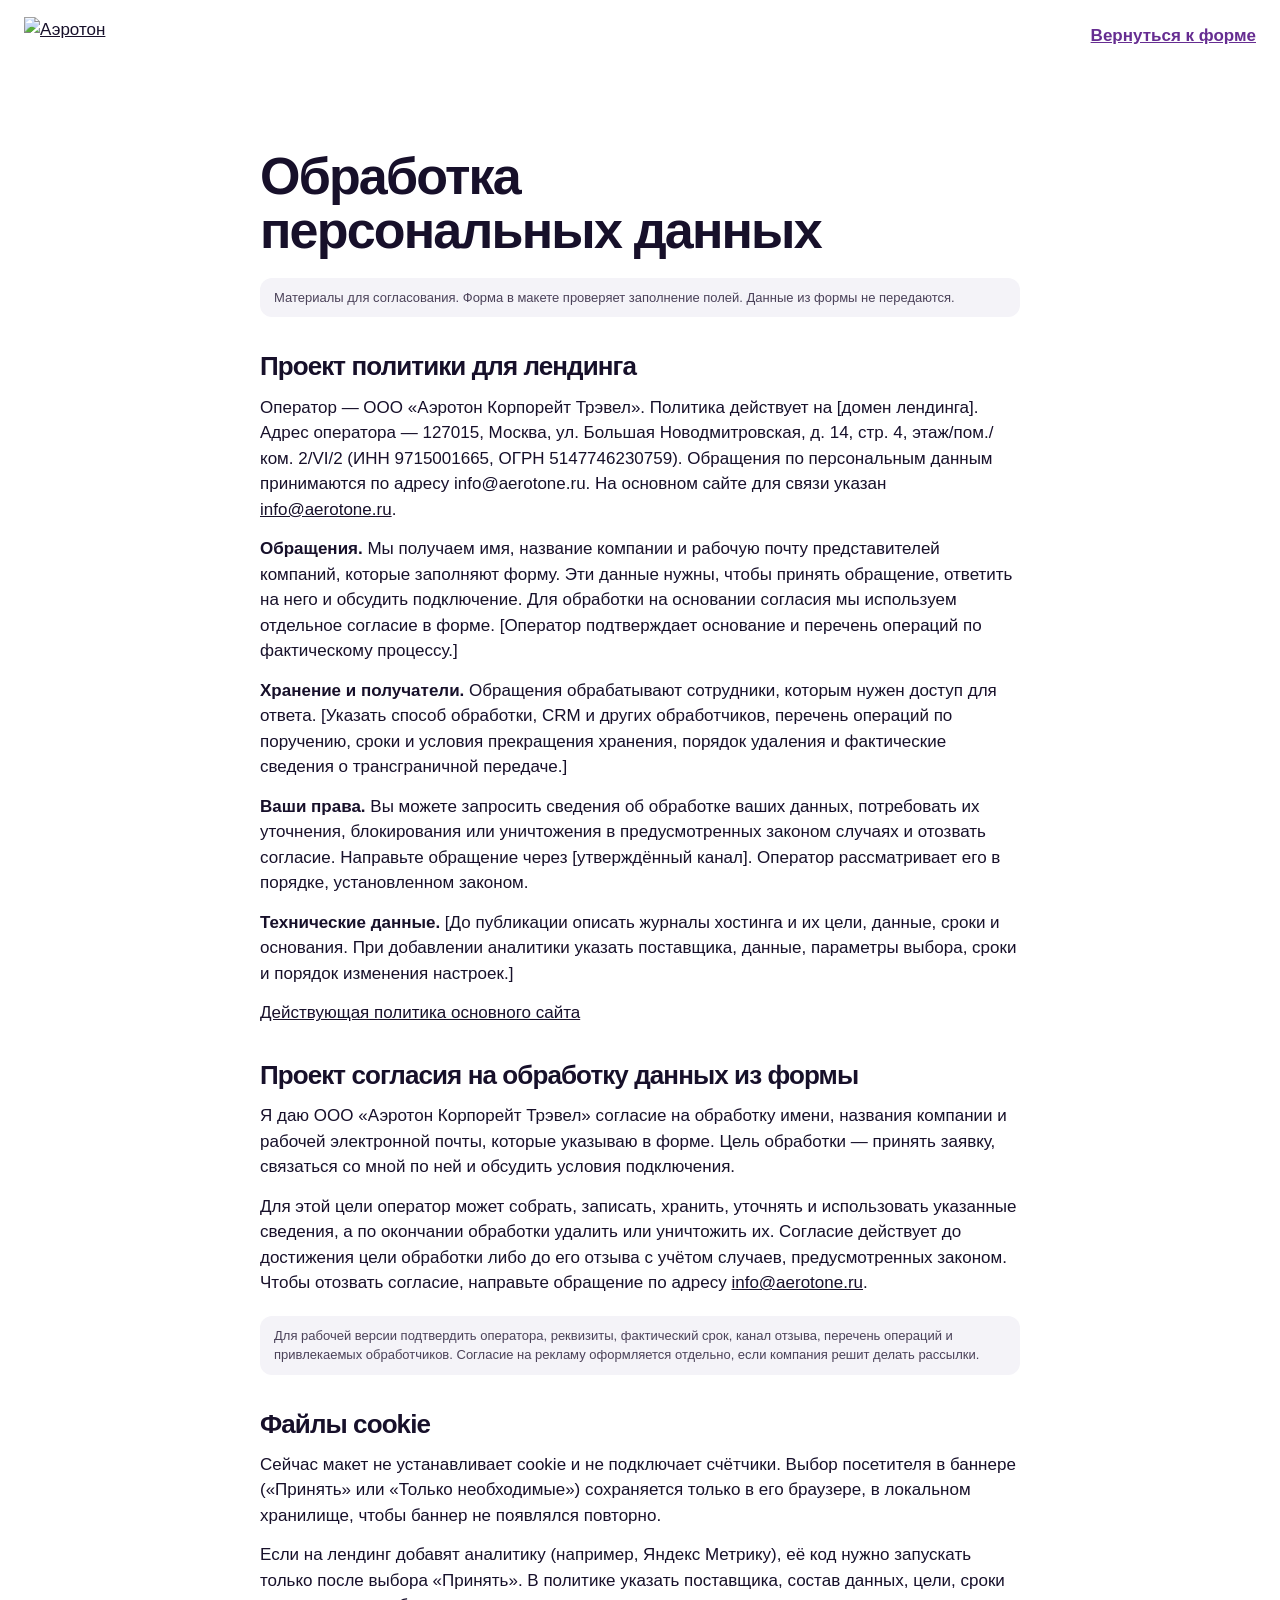
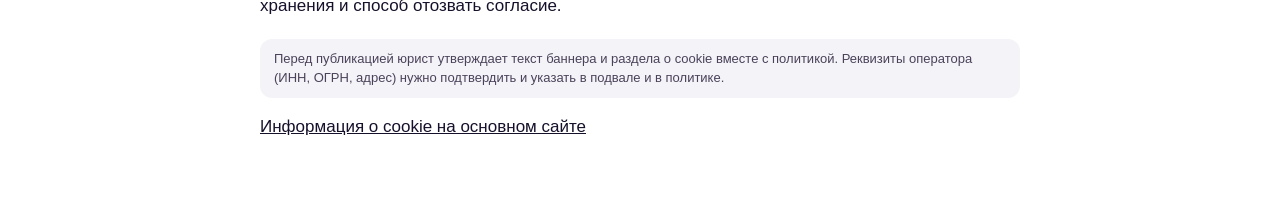
==== privacy.html @ 1b16ddeb "Add files via upload" ====
<!doctype html>
<html lang="ru">
<head>
  <meta charset="utf-8">
  <meta name="viewport" content="width=device-width, initial-scale=1">
  <meta name="robots" content="noindex, nofollow">
  <title>Аэротон — обработка персональных данных</title>
  <link rel="stylesheet" href="styles.css">
</head>
<body>
  <header class="top"><div class="wrap top-in"><a class="brand" href="index.html"><img src="assets/logo.svg" width="160" height="47" alt="Аэротон"></a><a class="textlink" href="index.html#request">Вернуться к форме</a></div></header>
  <main class="wrap section legal">
    <h1>Обработка персональных данных</h1>
    <p class="preview-note">Материалы для согласования. Форма в макете проверяет заполнение полей. Данные из формы не передаются.</p>
    <h2 id="policy">Проект политики для лендинга</h2>
    <p>Оператор — ООО «Аэротон Корпорейт Трэвел». Политика действует на [домен лендинга]. Адрес оператора — 127015, Москва, ул. Большая Новодмитровская, д. 14, стр. 4, этаж/пом./ком. 2/VI/2 (ИНН 9715001665, ОГРН 5147746230759). Обращения по персональным данным принимаются по адресу info@aerotone.ru. На основном сайте для связи указан <a href="mailto:info@aerotone.ru">info@aerotone.ru</a>.</p>
    <p><strong>Обращения.</strong> Мы получаем имя, название компании и рабочую почту представителей компаний, которые заполняют форму. Эти данные нужны, чтобы принять обращение, ответить на него и обсудить подключение. Для обработки на основании согласия мы используем отдельное согласие в форме. [Оператор подтверждает основание и перечень операций по фактическому процессу.]</p>
    <p><strong>Хранение и получатели.</strong> Обращения обрабатывают сотрудники, которым нужен доступ для ответа. [Указать способ обработки, CRM и других обработчиков, перечень операций по поручению, сроки и условия прекращения хранения, порядок удаления и фактические сведения о трансграничной передаче.]</p>
    <p><strong>Ваши права.</strong> Вы можете запросить сведения об обработке ваших данных, потребовать их уточнения, блокирования или уничтожения в предусмотренных законом случаях и отозвать согласие. Направьте обращение через [утверждённый канал]. Оператор рассматривает его в порядке, установленном законом.</p>
    <p><strong>Технические данные.</strong> [До публикации описать журналы хостинга и их цели, данные, сроки и основания. При добавлении аналитики указать поставщика, данные, параметры выбора, сроки и порядок изменения настроек.]</p>
    <p><a href="https://ru.aerotone.ru/privacy-policy">Действующая политика основного сайта</a></p>
    <h2 id="consent">Проект согласия на обработку данных из формы</h2>
    <p>Я даю ООО «Аэротон Корпорейт Трэвел» согласие на обработку имени, названия компании и рабочей электронной почты, которые указываю в форме. Цель обработки — принять заявку, связаться со мной по ней и обсудить условия подключения.</p>
    <p>Для этой цели оператор может собрать, записать, хранить, уточнять и использовать указанные сведения, а по окончании обработки удалить или уничтожить их. Согласие действует до достижения цели обработки либо до его отзыва с учётом случаев, предусмотренных законом. Чтобы отозвать согласие, направьте обращение по адресу <a href="mailto:info@aerotone.ru">info@aerotone.ru</a>.</p>
    <p class="preview-note">Для рабочей версии подтвердить оператора, реквизиты, фактический срок, канал отзыва, перечень операций и привлекаемых обработчиков. Согласие на рекламу оформляется отдельно, если компания решит делать рассылки.</p>
    <h2 id="cookies">Файлы cookie</h2>
    <p>Сейчас макет не устанавливает cookie и не подключает счётчики. Выбор посетителя в баннере («Принять» или «Только необходимые») сохраняется только в его браузере, в локальном хранилище, чтобы баннер не появлялся повторно.</p>
    <p>Если на лендинг добавят аналитику (например, Яндекс Метрику), её код нужно запускать только после выбора «Принять». В политике указать поставщика, состав данных, цели, сроки хранения и способ отозвать согласие.</p>
    <p class="preview-note">Перед публикацией юрист утверждает текст баннера и раздела о cookie вместе с политикой. Реквизиты оператора (ИНН, ОГРН, адрес) нужно подтвердить и указать в подвале и в политике.</p>
    <p><a href="https://ru.aerotone.ru/cookie_consent">Информация о cookie на основном сайте</a></p>
  </main>
</body>
</html>
---- styles.css ----
@font-face {
  font-family: Manrope;
  src: url(assets/manrope-cyr.woff2) format("woff2");
  font-weight: 400 800;
  font-display: swap;
  unicode-range: U+0301, U+0400-045F, U+0490-0491, U+04B0-04B1, U+2116;
}
@font-face {
  font-family: Manrope;
  src: url(assets/manrope-latin.woff2) format("woff2");
  font-weight: 400 800;
  font-display: swap;
}
:root {
  --bg: #fff;
  --card: #f4f3f8;
  --ink: #17102a;
  --muted: #6c6479;
  --purple: #662d91;
  --purple-2: #8a4fc0;
  --lav: #ece3f7;
  --green: #72bf44;
  --green-2: #5fae33;
  --mint: #e3f4d8;
  --head: 72px;
  --r: 32px;
  --ease: cubic-bezier(.2, .7, .2, 1);
}
* { box-sizing: border-box; }
html { scroll-padding-top: calc(var(--head) + 16px); }
body { margin: 0; background: var(--bg); color: var(--ink); font: 500 17px/1.5 Manrope, Arial, sans-serif; -webkit-font-smoothing: antialiased; overflow-x: hidden; }
img { display: block; max-width: 100%; }
a { color: inherit; }
button, input, select { font: inherit; }
ul, ol { margin: 0; padding: 0; list-style: none; }
:focus-visible { outline: 3px solid var(--purple); outline-offset: 3px; border-radius: 8px; }
.wrap { width: min(1240px, calc(100% - 48px)); margin-inline: auto; }
.skip, .sr { position: absolute; width: 1px; height: 1px; overflow: hidden; clip-path: inset(50%); }
.skip:focus { z-index: 60; top: 12px; left: 12px; width: auto; height: auto; clip-path: none; background: #fff; padding: 10px; }
h1, h2, h3, p { margin: 0; overflow-wrap: break-word; }
h1, h2, h3 { font-weight: 800; letter-spacing: -.035em; line-height: 1.05; text-wrap: balance; }
h3 { font-size: 24px; letter-spacing: -.025em; line-height: 1.15; }
.h-big { font-size: clamp(36px, 5.2vw, 68px); letter-spacing: -.05em; line-height: 1; }
.center { text-align: center; }
.sect { padding-top: clamp(80px, 10vw, 140px); }

/* кнопки: без обводок, мягкие */
.btn { display: inline-flex; align-items: center; justify-content: center; gap: 12px; min-height: 58px; padding: 14px 28px; border: 0; border-radius: 18px; background: var(--green); color: #102208; font-weight: 800; font-size: 17px; line-height: 1.2; text-decoration: none; cursor: pointer; transition: transform .25s var(--ease), background .2s, box-shadow .25s; }
.btn:hover { background: var(--green-2); transform: translateY(-2px); box-shadow: 0 14px 28px -14px rgba(95, 174, 51, .9); }
.btn .arr { width: 22px; height: 12px; fill: none; stroke: currentColor; stroke-width: 2; stroke-linecap: round; stroke-linejoin: round; transition: transform .25s var(--ease); }
.btn:hover .arr { transform: translateX(4px); }
.btn-sm { min-height: 46px; padding: 10px 20px; font-size: 15px; border-radius: 14px; }
.btn-white { background: #fff; color: var(--ink); }
.btn-white:hover { background: #fff; box-shadow: 0 14px 30px -12px rgba(0, 0, 0, .35); }
.btn-ghost { background: rgba(255, 255, 255, .16); color: #fff; }
.btn-ghost:hover { background: rgba(255, 255, 255, .26); box-shadow: none; }
.btn-soft { background: var(--card); color: var(--ink); }
.btn-soft:hover { background: #e9e7f0; box-shadow: none; }
.btn-block { width: 100%; }

/* шапка */
.top { position: sticky; top: 0; z-index: 40; background: rgba(255, 255, 255, .86); backdrop-filter: saturate(1.4) blur(16px); -webkit-backdrop-filter: saturate(1.4) blur(16px); }
.top-in { display: flex; align-items: center; justify-content: space-between; gap: 24px; min-height: var(--head); }
.brand img { width: 132px; height: auto; }
.top nav { display: flex; gap: clamp(18px, 2.6vw, 36px); margin-left: auto; font-size: 15px; font-weight: 700; }
.top nav a { text-decoration: none; color: #3b3150; padding-block: 12px; white-space: nowrap; transition: color .15s; }
.top nav a:hover { color: var(--purple); }

/* бегущая строка */
.ticker { overflow: hidden; background: var(--lav); color: var(--purple); font-weight: 700; font-size: 15px; }
.ticker-track { display: flex; width: max-content; animation: marquee 40s linear infinite; }
.ticker span { display: inline-flex; align-items: center; gap: 22px; padding: 10px 0 10px 22px; white-space: nowrap; }
.ticker span::after { content: "✦"; color: var(--green-2); }
@keyframes marquee { to { transform: translateX(-50%); } }

/* первый экран */
.hero { position: relative; display: flex; align-items: center; margin: 14px; min-height: clamp(560px, calc(100vh - var(--head) - 70px), 760px); border-radius: 36px; overflow: hidden; isolation: isolate; }
.hero-bg { position: absolute; inset: 0; z-index: -2; width: 100%; height: 100%; object-fit: cover; object-position: 62% 40%; }
.hero::before { content: ""; position: absolute; inset: 0; z-index: -1; background: linear-gradient(90deg, rgba(23, 16, 42, .25), transparent 55%); }
.hero-panel { position: relative; z-index: 2; width: min(620px, calc(100% - 48px)); margin-left: max(24px, calc((100% - 1240px) / 2 + 24px)); padding: clamp(28px, 4vw, 48px); border-radius: var(--r); background: linear-gradient(150deg, #7a3bab, #5a2584 70%); color: #fff; box-shadow: 0 40px 80px -40px rgba(43, 14, 70, .7); }
.tag { margin-bottom: 18px; font-size: 14px; font-weight: 700; color: #e1cff5; }
.hero h1 { font-size: clamp(36px, 4.4vw, 58px); letter-spacing: -.045em; }
.lead { margin-top: 16px; font-size: clamp(18px, 1.6vw, 21px); color: #efe6fa; }
.chips { display: flex; flex-wrap: wrap; gap: 8px; margin-top: 22px; }
.chips li { padding: 8px 14px; border-radius: 12px; background: rgba(255, 255, 255, .14); font-size: 15px; font-weight: 600; }
.hero-cta { display: flex; flex-wrap: wrap; gap: 10px; margin-top: 28px; }
.coins { position: absolute; inset: 0; z-index: 1; pointer-events: none; perspective: 900px; }
.coin { position: absolute; display: grid; place-items: center; width: var(--s, 110px); height: var(--s, 110px); border-radius: 50%; background: radial-gradient(circle at 32% 28%, #b98ae6, #7a3bab 55%, #4e1f72); box-shadow: inset -8px -10px 20px rgba(0, 0, 0, .25), inset 6px 8px 16px rgba(255, 255, 255, .35), 0 24px 40px -18px rgba(43, 14, 70, .7); animation: spin 9s linear infinite, bob 5s ease-in-out infinite; }
.coin svg { width: 46%; height: 46%; fill: none; stroke: #fff; stroke-width: 1.7; stroke-linecap: round; stroke-linejoin: round; }
.c1 { --s: 120px; right: 9%; top: 12%; }
.c2 { --s: 88px; right: 3%; top: 52%; animation-delay: -3s, -1s; }
.c3 { --s: 96px; right: 30%; bottom: 8%; animation-delay: -6s, -2s; }
.c4 { --s: 72px; right: 22%; top: 8%; animation-delay: -1.5s, -3s; background: radial-gradient(circle at 32% 28%, #c4f0a2, #72bf44 55%, #3f7d1d); }
@keyframes spin { 0% { transform: rotateY(0); } 100% { transform: rotateY(360deg); } }
@keyframes bob { 50% { translate: 0 -14px; } }

/* стикер */
.sticker { display: inline-block; margin-left: 10px; padding: 8px 20px 10px; border-radius: 22px; background: #d9c6f3; color: var(--ink); font-size: .52em; letter-spacing: -.03em; transform: rotate(-5deg) translateY(-6px); vertical-align: middle; }
.hl { background: linear-gradient(90deg, var(--purple), var(--purple-2) 55%, var(--green-2)); -webkit-background-clip: text; background-clip: text; color: transparent; }

/* услуги: 3D-сцена */
.svc { display: grid; grid-template-columns: minmax(0, 1fr) minmax(0, 1fr); gap: clamp(24px, 5vw, 64px); align-items: center; }
.svc-list { display: grid; gap: 6px; margin-top: 36px; }
.svc-list li { display: flex; align-items: center; gap: 18px; padding: 14px 18px; border-radius: 22px; cursor: default; transition: background .3s, transform .3s var(--ease); }
.si { flex: none; display: grid; place-items: center; width: 52px; height: 52px; border-radius: 16px; background: var(--card); transition: background .3s; }
.si svg { width: 26px; height: 26px; fill: none; stroke: var(--purple); stroke-width: 1.7; stroke-linecap: round; stroke-linejoin: round; transition: stroke .3s; }
.svc-list h3 { font-size: 20px; }
.svc-list p { margin-top: 2px; font-size: 15px; color: var(--muted); }
.svc-list li.on { background: var(--card); transform: translateX(6px); }
.svc-list li.on .si { background: var(--purple); }
.svc-list li.on .si svg { stroke: #fff; }
.pill-row { margin-top: 26px; overflow: hidden; -webkit-mask-image: linear-gradient(90deg, transparent, #000 8%, #000 92%, transparent); mask-image: linear-gradient(90deg, transparent, #000 8%, #000 92%, transparent); }
.pill-track { display: flex; gap: 10px; width: max-content; animation: marquee 30s linear infinite; }
.pill { padding: 12px 20px; border-radius: 999px; background: var(--card); font-weight: 700; font-size: 15px; white-space: nowrap; }
.scene { position: relative; height: 600px; perspective: 1600px; display: grid; place-items: center; }
.scene::after { content: ""; position: absolute; left: 20%; right: 20%; bottom: 30px; height: 50px; border-radius: 50%; background: radial-gradient(closest-side, rgba(102, 45, 145, .22), transparent); filter: blur(8px); }
.stack { --rx: 58deg; --rz: -36deg; --gap: 56px; position: relative; width: 300px; height: 300px; margin-top: 170px; transform-style: preserve-3d; transform: rotateX(var(--rx)) rotateZ(var(--rz)); transition: transform .6s var(--ease); }
.js .stack:not(.open) { --gap: 8px; }
.layer { position: absolute; inset: 0; display: flex; align-items: flex-end; justify-content: flex-end; padding: 24px; border-radius: 34px; background: linear-gradient(145deg, #fff, #f1ebf9); box-shadow: 0 30px 50px -30px rgba(23, 16, 42, .45); transform: translateZ(calc(var(--i) * var(--gap))); transition: transform .7s var(--ease), box-shadow .3s, background .3s; }
.layer span { font-size: 22px; font-weight: 800; letter-spacing: -.02em; color: var(--ink); }
.l0 { background: linear-gradient(145deg, #f1fbea, #ddf2cf); }
.l3 { background: linear-gradient(145deg, #7a3bab, #5a2584); }
.l3 span { color: #fff; }
.layer.on { transform: translateZ(calc(var(--i) * var(--gap) + 30px)); box-shadow: 0 40px 60px -26px rgba(102, 45, 145, .55); }
.obj-stage { position: absolute; z-index: 2; top: 10px; left: 50%; width: 300px; height: 230px; translate: -50% 0; pointer-events: none; }
.obj { position: absolute; inset: 0; width: 100%; height: 100%; opacity: 0; transform: translateY(30px) scale(.7) rotateY(-30deg); transition: opacity .5s var(--ease), transform .7s var(--ease); filter: drop-shadow(0 26px 24px rgba(43, 14, 70, .25)); }
.obj.on { opacity: 1; transform: none; animation: hover 4s ease-in-out infinite .7s; }
@keyframes hover { 50% { translate: 0 -12px; rotate: -2deg; } }

/* бенто «деньги и документы» */
.bento { display: grid; grid-template-columns: repeat(6, minmax(0, 1fr)); gap: 18px; margin-top: clamp(32px, 4vw, 52px); }
.card { position: relative; display: flex; flex-direction: column; min-height: 340px; padding: clamp(26px, 3vw, 40px); border-radius: var(--r); background: var(--card); overflow: hidden; }
.card h3 { font-size: clamp(26px, 2.6vw, 34px); }
.card p { margin-top: 12px; max-width: 34ch; color: #4b4259; font-size: 17px; }
.c-a { grid-column: span 3; }
.c-b { grid-column: span 3; }
.c-c, .c-d, .c-e { grid-column: span 2; }
.c-a { background: linear-gradient(150deg, #f4eefb, #e8dcf6); }
.c-c { background: linear-gradient(150deg, #f0faea, #def2d0); }
.ill-switch, .ill-merge, .ill-docs, .ill-chat, .ill-bars { position: relative; margin-top: auto; padding-top: 26px; min-height: 120px; }
.sw { position: relative; display: inline-grid; grid-template-columns: 1fr 1fr; padding: 6px; border-radius: 999px; background: #fff; box-shadow: 0 16px 30px -18px rgba(43, 14, 70, .4); font-weight: 800; font-size: 18px; }
.sw b { position: relative; z-index: 1; padding: 14px 26px; text-align: center; transition: color .4s; }
.sw i { position: absolute; top: 6px; bottom: 6px; left: 6px; width: calc(50% - 6px); border-radius: 999px; background: var(--purple); animation: toggle 4s var(--ease) infinite; }
.sw b:first-child { color: #fff; animation: tA 4s infinite; }
.sw b:nth-child(2) { animation: tB 4s infinite; }
@keyframes toggle { 0%, 40% { transform: translateX(0); } 50%, 90% { transform: translateX(100%); } 100% { transform: translateX(0); } }
@keyframes tA { 0%, 40%, 100% { color: #fff; } 50%, 90% { color: var(--ink); } }
@keyframes tB { 0%, 40%, 100% { color: var(--ink); } 50%, 90% { color: #fff; } }
.ill-merge { display: flex; align-items: flex-end; gap: 10px; }
.ill-merge i { width: 56px; height: 72px; border-radius: 12px; background: #fff; box-shadow: 0 12px 20px -14px rgba(43, 14, 70, .45); animation: merge 4s var(--ease) infinite; }
.ill-merge i:nth-child(2) { animation-delay: .15s; }
.ill-merge i:nth-child(3) { animation-delay: .3s; }
.ill-merge b { margin-left: 8px; padding: 18px 26px; border-radius: 18px; background: var(--purple); color: #fff; font-size: 20px; animation: pop 4s var(--ease) infinite; }
@keyframes merge { 0%, 20% { transform: none; opacity: 1; } 45%, 80% { transform: translateX(140px) scale(.6); opacity: 0; } 100% { transform: none; opacity: 1; } }
@keyframes pop { 0%, 35% { transform: scale(.9); } 50%, 85% { transform: scale(1.06); } 100% { transform: scale(.9); } }
.bubble-tag { display: inline-block; padding: 14px 24px 16px; border-radius: 26px 26px 26px 6px; background: var(--green); color: #102208; font-weight: 800; font-size: 20px; transform: rotate(-4deg); }
.dl { display: flex; align-items: center; justify-content: center; gap: 10px; width: min(240px, 100%); margin-top: 12px; padding: 14px 18px; border-radius: 16px; background: #fff; font-weight: 800; transform: rotate(2deg); animation: press 3s infinite; }
.dl svg { width: 20px; height: 20px; fill: none; stroke: var(--ink); stroke-width: 2; stroke-linecap: round; stroke-linejoin: round; }
.cursor { position: absolute; width: 30px; height: 30px; left: 150px; bottom: -6px; animation: point 3s var(--ease) infinite; }
@keyframes point { 0% { transform: translate(60px, 40px); } 45%, 60% { transform: translate(0, 0); } 52% { transform: translate(0, 0) scale(.85); } 100% { transform: translate(60px, 40px); } }
@keyframes press { 0%, 48% { transform: rotate(2deg) scale(1); } 52% { transform: rotate(2deg) scale(.95); } 58%, 100% { transform: rotate(2deg) scale(1); } }
.ill-chat { display: flex; flex-direction: column; gap: 10px; }
.msg { max-width: 85%; padding: 12px 16px; border-radius: 18px; font-size: 15px; font-weight: 700; animation: msg 5s var(--ease) infinite; }
.m-in { background: #fff; border-bottom-left-radius: 6px; }
.m-out { align-self: flex-end; background: var(--purple); color: #fff; border-bottom-right-radius: 6px; animation-delay: .9s; }
@keyframes msg { 0% { opacity: 0; transform: translateY(10px); } 10%, 85% { opacity: 1; transform: none; } 100% { opacity: 0; } }
.ill-bars { display: flex; align-items: flex-end; gap: 10px; height: 140px; }
.ill-bars i { flex: 1; border-radius: 10px 10px 4px 4px; background: linear-gradient(180deg, var(--purple-2), var(--purple)); animation: grow 3.6s var(--ease) infinite; transform-origin: bottom; }
.ill-bars i:nth-child(1) { height: 40%; } .ill-bars i:nth-child(2) { height: 65%; animation-delay: .1s; } .ill-bars i:nth-child(3) { height: 50%; animation-delay: .2s; } .ill-bars i:nth-child(4) { height: 80%; animation-delay: .3s; background: linear-gradient(180deg, #9be06a, var(--green-2)); } .ill-bars i:nth-child(5) { height: 58%; animation-delay: .4s; }
@keyframes grow { 0% { transform: scaleY(.2); } 30%, 80% { transform: scaleY(1); } 100% { transform: scaleY(.2); } }

/* баннер */
.banner { position: relative; padding: clamp(48px, 7vw, 96px) 24px; border-radius: 40px; background: radial-gradient(120% 120% at 20% 0%, #8a4fc0, #662d91 50%, #4e1f72); color: #fff; text-align: center; overflow: hidden; }
.banner-plane { position: absolute; right: -40px; top: -20px; width: 60%; height: auto; animation: drift 14s ease-in-out infinite alternate; }
@keyframes drift { to { transform: translate(-40px, 20px) rotate(-4deg); } }
.banner-k { position: relative; font-size: clamp(72px, 12vw, 160px); font-weight: 800; letter-spacing: -.06em; line-height: .9; }
.banner-t { position: relative; margin-top: 6px; font-size: clamp(22px, 2.6vw, 34px); font-weight: 800; letter-spacing: -.03em; }
.banner-s { position: relative; max-width: 46ch; margin: 18px auto 0; color: #e7daf7; font-size: 18px; }

/* роли: вкладки */
.roles-sect { margin-top: clamp(80px, 10vw, 140px); padding-block: clamp(72px, 9vw, 120px); background: var(--card); }
.tabs { display: flex; justify-content: center; flex-wrap: wrap; gap: 8px; margin: clamp(28px, 3vw, 44px) auto 0; padding: 6px; width: fit-content; max-width: 100%; border-radius: 22px; background: #fff; }
.tabs button { min-height: 50px; padding: 10px 22px; border: 0; border-radius: 16px; background: transparent; color: #3b3150; font-weight: 800; font-size: 16px; cursor: pointer; transition: background .25s, color .25s; }
.tabs button:hover { color: var(--purple); }
.tabs button[aria-selected="true"] { background: var(--purple); color: #fff; }
.panel { display: grid; grid-template-columns: minmax(0, 1fr) minmax(0, 1fr); gap: clamp(24px, 4vw, 56px); align-items: center; margin-top: 28px; padding: clamp(26px, 4vw, 52px); border-radius: var(--r); background: #fff; }
.panel[hidden] { display: none; }
.js .panel:not([hidden]) { animation: panelIn .5s var(--ease); }
@keyframes panelIn { from { opacity: 0; transform: translateY(14px); } }
.panel-copy h3 { font-size: clamp(28px, 3vw, 40px); letter-spacing: -.04em; }
.ticks { display: grid; gap: 18px; margin: 26px 0 30px; }
.ticks li { position: relative; padding-left: 40px; }
.ticks li::before { content: ""; position: absolute; left: 0; top: 0; width: 26px; height: 26px; border-radius: 50%; background: var(--purple) url("data:image/svg+xml,%3Csvg xmlns='http://www.w3.org/2000/svg' viewBox='0 0 16 16'%3E%3Cpath d='M4.5 8.2 7 10.5l4.5-5' fill='none' stroke='white' stroke-width='2' stroke-linecap='round' stroke-linejoin='round'/%3E%3C/svg%3E") center/16px no-repeat; }
.ticks b { display: block; font-size: 18px; }
.ticks span { display: block; margin-top: 2px; color: var(--muted); font-size: 16px; }
.panel-ill { position: relative; min-height: 360px; padding: 28px; border-radius: 26px; background: linear-gradient(150deg, #f4eefb, #e6daf5); overflow: hidden; }
.ui-title { display: block; font-weight: 800; font-size: 17px; color: var(--purple); }
.ill-chart .bars { display: flex; align-items: flex-end; gap: 14px; height: 220px; margin-top: 22px; }
.ill-chart .bars i { position: relative; flex: 1; height: var(--h); border-radius: 14px 14px 6px 6px; background: linear-gradient(180deg, var(--purple-2), var(--purple)); transform-origin: bottom; animation: grow 4s var(--ease) infinite; }
.ill-chart .bars i:nth-child(2) { animation-delay: .12s; } .ill-chart .bars i:nth-child(3) { animation-delay: .24s; background: linear-gradient(180deg, #9be06a, var(--green-2)); } .ill-chart .bars i:nth-child(4) { animation-delay: .36s; }
.ill-chart em { position: absolute; left: 50%; bottom: -26px; translate: -50% 0; font-style: normal; font-size: 13px; font-weight: 700; color: var(--muted); white-space: nowrap; }
.badge { position: absolute; right: 22px; top: 22px; padding: 10px 16px; border-radius: 14px; background: var(--green); color: #102208; font-weight: 800; font-size: 15px; transform: rotate(3deg); }
.ill-check { display: flex; flex-direction: column; gap: 12px; }
.ill-check .row { display: flex; align-items: center; gap: 14px; padding: 16px 18px; border-radius: 18px; background: #fff; font-weight: 800; font-size: 18px; box-shadow: 0 12px 24px -18px rgba(43, 14, 70, .5); }
.ill-check .row i { width: 26px; height: 26px; border-radius: 50%; background: var(--card); transition: background .3s; animation: tick 6s infinite; }
.ill-check .row:nth-of-type(2) i { animation-delay: .8s; } .ill-check .row:nth-of-type(3) i { animation-delay: 1.6s; }
@keyframes tick { 0%, 15% { background: #e4e0ec; } 22%, 90% { background: var(--green) url("data:image/svg+xml,%3Csvg xmlns='http://www.w3.org/2000/svg' viewBox='0 0 16 16'%3E%3Cpath d='M4.5 8.2 7 10.5l4.5-5' fill='none' stroke='white' stroke-width='2.2' stroke-linecap='round' stroke-linejoin='round'/%3E%3C/svg%3E") center/16px no-repeat; } 100% { background: #e4e0ec; } }
.done { align-self: flex-start; margin-top: 6px; padding: 12px 18px; border-radius: 14px; background: var(--purple); color: #fff; font-size: 17px; animation: doneIn 6s infinite; }
@keyframes doneIn { 0%, 35% { opacity: 0; transform: translateY(8px) scale(.95); } 42%, 90% { opacity: 1; transform: none; } 100% { opacity: 0; } }
.ill-folder .doc { position: absolute; left: 50%; top: 40px; padding: 18px 22px; width: 170px; border-radius: 16px; background: #fff; font-weight: 800; box-shadow: 0 16px 30px -18px rgba(43, 14, 70, .5); animation: fly 5s var(--ease) infinite; }
.ill-folder .d1 { translate: -120% 0; rotate: -8deg; } .ill-folder .d2 { translate: -50% 0; animation-delay: .5s; } .ill-folder .d3 { translate: 20% 0; rotate: 8deg; animation-delay: 1s; }
@keyframes fly { 0%, 15% { transform: none; opacity: 1; } 55% { transform: translateY(170px) scale(.6); opacity: 0; } 100% { opacity: 0; transform: translateY(170px) scale(.6); } }
.folder { position: absolute; left: 50%; bottom: 34px; translate: -50% 0; display: grid; place-items: center; width: 200px; height: 120px; border-radius: 10px 24px 24px 24px; background: linear-gradient(160deg, var(--purple-2), var(--purple)); color: #fff; font-weight: 800; font-size: 28px; }
.folder::before { content: ""; position: absolute; left: 0; top: -18px; width: 80px; height: 24px; border-radius: 10px 10px 0 0; background: var(--purple-2); }
.ill-phone { display: grid; place-items: center; }
.phone { position: relative; display: flex; flex-direction: column; gap: 10px; width: 240px; height: 310px; padding: 40px 16px; border-radius: 36px; background: #fff; box-shadow: 0 30px 50px -28px rgba(43, 14, 70, .55); }
.phone::before { content: ""; position: absolute; top: 12px; left: 50%; width: 70px; height: 8px; border-radius: 8px; background: #e4e0ec; translate: -50% 0; }
.note { padding: 12px 14px; border-radius: 16px; font-size: 15px; font-weight: 700; animation: msg 6s var(--ease) infinite; }
.n1 { background: var(--card); }
.n2 { background: var(--lav); color: var(--purple); animation-delay: 1s; }
.n3 { background: var(--green); color: #102208; animation-delay: 2s; }

/* сравнение */
.compare { display: grid; grid-template-columns: minmax(0, 1fr) minmax(0, 1fr); gap: 18px; margin-top: clamp(32px, 4vw, 52px); }
.cmp { padding: clamp(26px, 3.4vw, 44px); border-radius: var(--r); }
.cmp-yes { background: linear-gradient(150deg, #f4eefb, #e8dcf6); }
.cmp-no { background: var(--card); color: #5a5266; }
.cmp-h { display: flex; align-items: center; min-height: 40px; margin-bottom: 22px; font-size: 24px; font-weight: 800; letter-spacing: -.02em; }
.cmp-h img { width: 150px; height: auto; }
.cmp ul { display: grid; gap: 16px; }
.cmp li { position: relative; padding-left: 40px; font-size: 18px; }
.cmp li::before { content: ""; position: absolute; left: 0; top: 0; width: 26px; height: 26px; border-radius: 50%; background: center/16px no-repeat; }
.cmp-yes li::before { background-color: var(--purple); background-image: url("data:image/svg+xml,%3Csvg xmlns='http://www.w3.org/2000/svg' viewBox='0 0 16 16'%3E%3Cpath d='M4.5 8.2 7 10.5l4.5-5' fill='none' stroke='white' stroke-width='2' stroke-linecap='round' stroke-linejoin='round'/%3E%3C/svg%3E"); }
.cmp-no li::before { background-color: #e1dde8; background-image: url("data:image/svg+xml,%3Csvg xmlns='http://www.w3.org/2000/svg' viewBox='0 0 16 16'%3E%3Cpath d='M5 5l6 6M11 5l-6 6' stroke='%236c6479' stroke-width='2' stroke-linecap='round'/%3E%3C/svg%3E"); }

/* шаги */
.steps { position: relative; display: grid; grid-template-columns: repeat(3, minmax(0, 1fr)); gap: 18px; margin-top: clamp(32px, 4vw, 52px); }
.steps li { padding: clamp(26px, 3vw, 36px); border-radius: var(--r); background: var(--card); text-align: center; }
.step-ill { position: relative; width: 140px; height: 140px; margin: 0 auto 22px; display: grid; place-items: center; border-radius: 40px; background: #fff; box-shadow: 0 24px 40px -26px rgba(43, 14, 70, .45); animation: bob 5s ease-in-out infinite; }
.steps li:nth-child(2) .step-ill { animation-delay: -1.6s; }
.steps li:nth-child(3) .step-ill { animation-delay: -3.2s; }
.step-ill svg { width: 96px; height: 96px; }
.num { position: absolute; right: -10px; top: -10px; display: grid; place-items: center; width: 48px; height: 48px; border-radius: 16px; background: linear-gradient(150deg, var(--purple-2), var(--purple)); color: #fff; font-size: 22px; font-weight: 800; transform: rotate(8deg); box-shadow: 0 10px 20px -10px rgba(43, 14, 70, .7); }
.steps h3 { font-size: 26px; }
.steps p { margin-top: 8px; color: var(--muted); }
.mini { display: flex; flex-wrap: wrap; justify-content: center; gap: 6px; margin-top: 18px; }
.mini li { padding: 6px 12px; border-radius: 10px; background: #fff; font-size: 14px; font-weight: 700; color: var(--purple); }
.after { margin-top: clamp(36px, 5vw, 64px); text-align: center; font-size: clamp(28px, 3.6vw, 48px); font-weight: 800; letter-spacing: -.04em; }

/* вопросы */
.faq { display: grid; grid-template-columns: minmax(0, .7fr) minmax(0, 1.3fr); gap: clamp(24px, 5vw, 72px); }
.faq-list details { border-radius: 22px; background: var(--card); margin-bottom: 10px; transition: background .25s; }
.faq-list details[open] { background: var(--lav); }
summary { position: relative; display: block; cursor: pointer; list-style: none; padding: 22px 64px 22px 26px; font-size: 19px; font-weight: 800; letter-spacing: -.015em; }
summary::-webkit-details-marker { display: none; }
summary::after { content: ""; position: absolute; right: 20px; top: 50%; width: 32px; height: 32px; margin-top: -16px; border-radius: 50%; background: #fff url("data:image/svg+xml,%3Csvg xmlns='http://www.w3.org/2000/svg' viewBox='0 0 16 16'%3E%3Cpath d='M8 3v10M3 8h10' stroke='%23662d91' stroke-width='2' stroke-linecap='round'/%3E%3C/svg%3E") center/14px no-repeat; transition: transform .25s; }
details[open] summary::after { transform: rotate(45deg); }
details p { padding: 0 26px 22px; margin-top: -6px; color: #4b4259; }

/* заявка */
.final { display: grid; grid-template-columns: minmax(0, 1.05fr) minmax(0, .95fr); gap: clamp(24px, 4vw, 56px); align-items: center; padding: clamp(28px, 5vw, 64px); border-radius: 40px; background: radial-gradient(110% 120% at 0% 0%, #eadcf8, transparent 55%), radial-gradient(100% 120% at 100% 100%, #dcf1cd, transparent 55%), var(--card); }
.final-copy > p:not(.mock-cap) { margin-top: 14px; font-size: 19px; color: #4b4259; }
.mock { position: relative; margin-top: 30px; padding: 16px; border-radius: 24px; background: #fff; box-shadow: 0 30px 60px -34px rgba(43, 14, 70, .55); overflow: hidden; }
.mock-bar { display: flex; align-items: center; gap: 6px; margin-bottom: 14px; font-size: 13px; font-weight: 700; color: var(--muted); }
.mock-bar i { width: 10px; height: 10px; border-radius: 50%; background: #e4e0ec; }
.mock-bar span { margin-left: 8px; }
.mock-tabs { display: flex; gap: 6px; }
.mock-tabs b { padding: 8px 14px; border-radius: 12px; background: var(--card); font-size: 14px; }
.mock-tabs b.on { background: var(--purple); color: #fff; }
.mock-search { display: grid; grid-template-columns: 1fr 1fr 1fr; gap: 6px; margin: 12px 0; }
.mock-search span { padding: 12px; border-radius: 12px; background: var(--card); font-weight: 700; font-size: 14px; }
.mock-row { display: grid; grid-template-columns: 1fr 1fr auto; align-items: center; gap: 10px; margin-top: 8px; padding: 12px 14px; border-radius: 14px; border: 1px solid #efecf4; font-size: 14px; font-weight: 700; }
.mock-row span:nth-child(2) { color: var(--muted); font-weight: 600; }
.mock-row em { font-style: normal; padding: 8px 14px; border-radius: 10px; background: var(--green); color: #102208; }
.r1 em { animation: press2 6s infinite; }
@keyframes press2 { 0%, 46% { transform: none; } 50% { transform: scale(.92); } 54%, 100% { transform: none; } }
.mock-toast { position: absolute; left: 50%; bottom: 16px; padding: 12px 18px; border-radius: 14px; background: var(--ink); color: #fff; font-weight: 800; font-size: 14px; translate: -50% 0; animation: toast 6s var(--ease) infinite; }
@keyframes toast { 0%, 52% { opacity: 0; transform: translateY(16px); } 58%, 88% { opacity: 1; transform: none; } 100% { opacity: 0; } }
.mock-cursor { position: absolute; width: 26px; height: 26px; right: 30px; top: 150px; animation: mcur 6s var(--ease) infinite; }
@keyframes mcur { 0% { transform: translate(-260px, 40px); } 20% { transform: translate(-200px, -60px); } 44%, 56% { transform: translate(0, 0); } 50% { transform: scale(.85); } 100% { transform: translate(-260px, 40px); } }
.mock-cap { margin-top: 10px; font-size: 13px; color: var(--muted); }
form { border-radius: 28px; background: #fff; padding: clamp(22px, 3vw, 36px); box-shadow: 0 30px 60px -36px rgba(43, 14, 70, .45); }
.preview-note { margin: 0 0 16px; padding: 10px 14px; border-radius: 12px; background: var(--card); font-size: 13px; color: #4b4259; }
fieldset { min-width: 0; padding: 0; margin: 0; border: 0; }
.fields { display: grid; gap: 14px; }
.fields label { display: grid; gap: 6px; font-size: 14px; font-weight: 700; }
.fields input, .fields select { width: 100%; min-width: 0; height: 56px; border: 0; border-radius: 14px; background: var(--card); padding: 8px 16px; font-size: 16px; color: var(--ink); transition: box-shadow .2s, background .2s; }
.fields input:focus, .fields select:focus { outline: none; background: #fff; box-shadow: 0 0 0 2px var(--purple); }
.fields input::placeholder { color: #9a90a6; }
.opt { margin-left: 6px; font-weight: 500; font-size: 12px; color: var(--muted); }
.agreement { display: flex; align-items: flex-start; gap: 10px; margin: 18px 0 20px; font-size: 13px; line-height: 1.45; color: #4b4259; }
.agreement input { flex: none; width: 20px; height: 20px; margin: 1px 0 0; accent-color: var(--purple); }
.agreement a, .policy-note a { color: var(--purple); font-weight: 700; }
.policy-note { margin-top: 12px; font-size: 12px; color: var(--muted); text-align: center; }
.form-status { margin: 14px 0 0; font-size: 14px; font-weight: 700; }
.form-status:empty { margin: 0; }

/* подвал */
.footer { margin-top: clamp(80px, 10vw, 140px); padding-block: 48px 28px; background: var(--card); font-size: 15px; }
.footer-in { display: grid; grid-template-columns: 1.2fr 1fr 1fr; gap: 32px; }
.f-brand img { width: 150px; height: auto; }
.f-brand p { margin-top: 12px; color: var(--muted); }
.f-col { display: grid; gap: 8px; align-content: start; }
.f-col a { text-decoration: none; }
.f-col a:hover { color: var(--purple); }
.f-col span { color: var(--muted); }
.f-h { margin-bottom: 4px; font-weight: 800; }
.f-legal { display: flex; flex-wrap: wrap; justify-content: space-between; gap: 10px; margin-top: 36px; padding-top: 20px; border-top: 1px solid #e4e0ec; font-size: 13px; color: var(--muted); }

/* cookie */
.cookie { position: fixed; z-index: 50; left: 16px; bottom: 16px; display: grid; gap: 14px; width: min(420px, calc(100% - 32px)); padding: 20px; border-radius: 22px; background: #fff; box-shadow: 0 24px 60px -20px rgba(23, 16, 42, .35); font-size: 14px; }
.cookie[hidden] { display: none; }
.cookie a { color: var(--purple); font-weight: 700; }
.cookie-btns { display: flex; flex-wrap: wrap; gap: 8px; }

/* липкая кнопка */
.sticky-cta { position: fixed; z-index: 30; left: 14px; right: 14px; bottom: 14px; display: none; align-items: center; justify-content: center; min-height: 56px; border-radius: 18px; background: var(--green); color: #102208; font-weight: 800; text-decoration: none; box-shadow: 0 14px 30px -12px rgba(23, 16, 42, .4); }
.sticky-cta[hidden] { display: none !important; }

/* появление при прокрутке */
@media (prefers-reduced-motion: no-preference) {
  html { scroll-behavior: smooth; }
  .js [data-r] { opacity: 0; translate: 0 28px; transition: opacity .8s var(--ease) var(--d, 0s), translate .8s var(--ease) var(--d, 0s); }
  .js [data-r].in { opacity: 1; translate: 0 0; }
}
@media (prefers-reduced-motion: reduce) {
  *, *::before, *::after { animation: none !important; }
  .obj.on { transform: none; }
}

/* юридические страницы */
.legal { max-width: 760px; }
.legal h1 { font-size: clamp(34px, 5vw, 52px); }
.legal h2 { font-size: 26px; margin-top: 36px; }
.legal p { margin-top: 14px; }
.legal .preview-note { margin-top: 20px; }
.section { padding-block: clamp(40px, 6vw, 80px); }
.textlink { font-weight: 700; color: var(--purple); }

/* адаптив */
@media (max-width: 1080px) {
  .top nav { display: none; }
  .svc, .panel, .faq, .final { grid-template-columns: minmax(0, 1fr); }
  .scene { height: 520px; }
  .c-a, .c-b { grid-column: span 6; }
  .c-c, .c-d, .c-e { grid-column: span 3; }
  .c-e { grid-column: span 6; }
  .footer-in { grid-template-columns: 1fr 1fr; }
  .f-brand { grid-column: 1 / -1; }
}
@media (max-width: 760px) {
  :root { --head: 62px; --r: 26px; }
  .brand img { width: 112px; }
  .hero { margin: 8px; flex-direction: column; justify-content: flex-end; min-height: 0; padding-top: 240px; border-radius: 28px; }
  .hero-bg { object-position: 60% 20%; }
  .hero-panel { width: calc(100% - 20px); margin: 0 10px 10px; padding: 26px 22px; border-radius: 24px; }
  .coins .c1 { --s: 76px; right: 6%; top: 6%; } .coins .c2 { --s: 56px; top: 34%; } .coins .c3, .coins .c4 { display: none; }
  .bento { grid-template-columns: minmax(0, 1fr); }
  .c-a, .c-b, .c-c, .c-d, .c-e { grid-column: auto; }
  .card { min-height: 0; }
  .compare, .steps { grid-template-columns: minmax(0, 1fr); }
  .scene { height: 440px; }
  .stack { width: 220px; height: 220px; --gap: 42px; margin-top: 150px; }
  .layer { padding: 18px; border-radius: 26px; }
  .layer span { font-size: 17px; }
  .obj-stage { width: 240px; height: 190px; }
  .tabs { width: 100%; flex-wrap: nowrap; justify-content: flex-start; overflow-x: auto; scrollbar-width: none; }
  .tabs button { flex: none; padding-inline: 16px; }
  .panel-ill { min-height: 320px; }
  .footer-in { grid-template-columns: minmax(0, 1fr); }
  .sticky-cta.on { display: flex; }
  .cookie { bottom: 84px; }
  .mock-search { grid-template-columns: 1fr 1fr; }
  .mock-search span:last-child { display: none; }
}
@media (max-width: 420px) {
  body { font-size: 16px; }
  .wrap { width: calc(100% - 32px); }
  .btn { min-height: 54px; padding-inline: 20px; font-size: 16px; }
  .hero-cta .btn { width: 100%; }
  .sticker { display: table; margin: 12px 0 0; }
  .card h3 { font-size: 26px; }
  .sw b { padding: 12px 16px; font-size: 15px; }
  summary { font-size: 17px; padding-left: 20px; }
  details p { padding-inline: 20px; }
}

/* ===== сцена «всё в одной платформе» (прокрутка) ===== */
.merge { --p: 0; --lp: 0; position: relative; height: 320vh; margin-top: clamp(64px, 8vw, 120px); }
.merge-sticky { position: sticky; top: var(--head); display: flex; flex-direction: column; justify-content: center; gap: clamp(8px, 2vh, 24px); height: calc(100vh - var(--head)); min-height: 520px; overflow: hidden; }
.merge-stage { position: relative; flex: 1 1 auto; width: min(1100px, 100%); max-height: 600px; margin: 0 auto; }
.orbit { position: absolute; left: 50%; top: 50%; width: 82%; height: 74%; border: 2px dashed rgba(102, 45, 145, .18); border-radius: 50%; translate: -50% -50%; animation: orbit 40s linear infinite; }
@keyframes orbit { to { rotate: 360deg; } }
.laptop { position: absolute; left: 50%; top: 50%; width: min(520px, 62%); transform: translate(-50%, -46%) scale(calc(.55 + .45 * var(--lp))); opacity: calc(.15 + .85 * var(--lp)); }
.screen { position: relative; aspect-ratio: 16 / 10; padding: 14px; border-radius: 22px 22px 8px 8px; background: #fff; box-shadow: 0 0 0 10px #1d1230, 0 50px 80px -40px rgba(43, 14, 70, .6); }
.scr-bar { display: flex; align-items: center; gap: 6px; font-size: 13px; font-weight: 700; color: var(--muted); }
.scr-bar i { width: 9px; height: 9px; border-radius: 50%; background: #e4e0ec; }
.scr-bar span { margin-left: 6px; }
.tiles { display: grid; grid-template-columns: 1fr 1fr; gap: 10px; height: calc(100% - 30px); margin-top: 12px; }
.tile { display: flex; align-items: flex-end; padding: 14px; border-radius: 16px; background: var(--card); color: #b3abc0; font-size: clamp(14px, 1.6vw, 20px); transition: background .5s var(--ease), color .5s, transform .5s var(--ease); }
.tile.on { background: linear-gradient(150deg, var(--purple-2), var(--purple)); color: #fff; transform: scale(1.02); }
.tile[data-t="0"].on { background: linear-gradient(150deg, #8fd65e, var(--green-2)); color: #102208; }
.scr-done { position: absolute; left: 50%; bottom: 18px; padding: 10px 16px; border-radius: 12px; background: var(--ink); color: #fff; font-size: 14px; font-weight: 800; white-space: nowrap; translate: -50% 0; opacity: 0; transform: translateY(10px); transition: opacity .4s, transform .4s var(--ease); }
.merge.is-complete .scr-done { opacity: 1; transform: none; }
.base { width: 118%; height: 16px; margin: 0 -9%; border-radius: 0 0 22px 22px; background: linear-gradient(180deg, #d9d3e4, #b8afc8); }
.fly { --q: 0; position: absolute; left: 50%; top: 50%; width: clamp(130px, 17vw, 210px); height: auto; transform: translate(-50%, -50%) translate(calc(var(--sx) * (1 - var(--q))), calc(var(--sy) * (1 - var(--q)))) scale(calc(1 - .7 * var(--q))) rotate(calc(var(--rot) * (1 - var(--q)))); opacity: calc(1 - var(--q) * var(--q)); filter: drop-shadow(0 26px 24px rgba(43, 14, 70, .25)); animation: hover 4.5s ease-in-out infinite; will-change: transform, opacity; }
.f-plane { --sx: -400px; --sy: -190px; --rot: -10deg; }
.f-train { --sx: 400px; --sy: -170px; --rot: 8deg; animation-delay: -1s; }
.f-hotel { --sx: -410px; --sy: 160px; --rot: 6deg; animation-delay: -2s; }
.f-taxi { --sx: 400px; --sy: 170px; --rot: -6deg; animation-delay: -3s; }
.merge-caps { position: relative; height: 64px; text-align: center; }
.merge-caps li { position: absolute; inset: 0; display: block; padding-top: 18px; font-size: clamp(17px, 1.8vw, 22px); color: #4b4259; opacity: 0; transform: translateY(10px); transition: opacity .4s, transform .4s var(--ease); }
.merge-caps b { margin-right: 6px; color: var(--ink); }
.merge-caps li.on { opacity: 1; transform: none; }

/* фото в ролях */
.panel-vis { display: grid; gap: 14px; }
.role-photo { position: relative; margin: 0; aspect-ratio: 16 / 9; border-radius: 24px; overflow: hidden; background: linear-gradient(150deg, #efe6fa, #e2f2d6); }
.role-photo img { width: 100%; height: 100%; object-fit: cover; }
.role-photo figcaption { position: absolute; inset: 0; display: none; place-items: center; padding: 20px; text-align: center; font-size: 14px; font-weight: 700; color: var(--purple); }
.role-photo.missing figcaption { display: grid; }
.role-photo.missing img { display: none; }
.panel-vis .panel-ill { min-height: 280px; }

/* цифры-преимущества */
.stats { display: grid; grid-template-columns: repeat(4, minmax(0, 1fr)); gap: 18px; margin-top: clamp(32px, 4vw, 52px); }
.stats li { padding: 26px; border-radius: var(--r); background: var(--card); }
.stats b { display: block; font-size: clamp(36px, 4vw, 56px); font-weight: 800; letter-spacing: -.05em; line-height: 1; background: linear-gradient(90deg, var(--purple), var(--purple-2)); -webkit-background-clip: text; background-clip: text; color: transparent; }
.stats span { display: block; margin-top: 10px; color: var(--muted); font-size: 15px; }

@media (max-width: 1080px) {
  .stats { grid-template-columns: repeat(2, minmax(0, 1fr)); }
}
@media (max-width: 760px) {
  .merge { height: 300vh; }
  .merge-stage { max-height: 440px; }
  .laptop { width: 78%; }
  .screen { padding: 10px; box-shadow: 0 0 0 7px #1d1230, 0 40px 60px -30px rgba(43, 14, 70, .6); }
  .tiles { gap: 6px; height: calc(100% - 26px); margin-top: 8px; }
  .tile { padding: 8px 10px; border-radius: 10px; }
  .fly { width: 112px; }
  .f-plane { --sx: -110px; --sy: -175px; }
  .f-train { --sx: 115px; --sy: -165px; }
  .f-hotel { --sx: -115px; --sy: 165px; }
  .f-taxi { --sx: 115px; --sy: 170px; }
  .merge-caps { height: 84px; }
  .merge-caps li { font-size: 16px; padding-inline: 4px; }
  .stats li { padding: 20px; }
}
@media (prefers-reduced-motion: reduce) {
  .merge { height: auto; }
  .merge-sticky { position: relative; top: 0; height: auto; padding-block: 20px; }
  .merge-stage { height: 420px; }
  .fly { display: none; }
  .laptop { transform: translate(-50%, -46%); opacity: 1; }
  .merge-caps { height: auto; display: grid; gap: 6px; }
  .merge-caps li { position: static; opacity: 1; transform: none; }
}

/* ===== v6: светлый первый экран ===== */
.hl-hero { position: relative; display: flex; align-items: center; min-height: clamp(560px, calc(100vh - var(--head) - 42px), 760px); overflow: hidden; isolation: isolate; }
.hl-photo { position: absolute; z-index: -1; top: 0; right: 0; bottom: 0; width: 56%; margin: 0; }
.hl-photo img { width: 100%; height: 100%; object-fit: cover; object-position: 58% center; -webkit-mask-image: linear-gradient(90deg, transparent 0, rgba(0,0,0,.2) 16%, rgba(0,0,0,.65) 34%, #000 54%); mask-image: linear-gradient(90deg, transparent 0, rgba(0,0,0,.2) 16%, rgba(0,0,0,.65) 34%, #000 54%); }
.hl-in { padding-block: 56px; }
.hl-copy { max-width: 590px; }
.hl-copy h1 { font-size: clamp(40px, 5vw, 68px); letter-spacing: -.05em; line-height: 1.02; }
.hl-copy h1 em { font-style: normal; background: linear-gradient(90deg, var(--purple), var(--purple-2) 55%, var(--green)); -webkit-background-clip: text; background-clip: text; color: transparent; }
.hl-copy .lead { margin-top: 22px; font-size: clamp(18px, 1.6vw, 22px); color: #4b4259; }
.facts { display: flex; flex-wrap: wrap; gap: 10px 24px; margin-top: 26px; font-size: 16px; font-weight: 700; color: #3b3150; }
.facts li { display: flex; align-items: center; gap: 10px; }
.facts li::before { content: ""; width: 24px; height: 24px; border-radius: 50%; background: var(--purple) url("data:image/svg+xml,%3Csvg xmlns='http://www.w3.org/2000/svg' viewBox='0 0 16 16'%3E%3Cpath d='M4.5 8.2 7 10.5l4.5-5' fill='none' stroke='white' stroke-width='2' stroke-linecap='round' stroke-linejoin='round'/%3E%3C/svg%3E") center/14px no-repeat; }
.hl-hero .hero-cta { margin-top: 32px; }
.btn-line { background: var(--lav); color: var(--purple); }
.btn-line:hover { background: #e0d1f3; box-shadow: none; }
.blob { position: absolute; z-index: -2; border-radius: 50%; filter: blur(70px); pointer-events: none; }
.b1 { width: 520px; height: 520px; left: -160px; top: -140px; background: radial-gradient(circle, rgba(138, 79, 192, .25), transparent 70%); animation: drift2 18s ease-in-out infinite alternate; }
.b2 { width: 440px; height: 440px; left: 26%; bottom: -220px; background: radial-gradient(circle, rgba(114, 191, 68, .25), transparent 70%); animation: drift2 22s ease-in-out infinite alternate-reverse; }
@keyframes drift2 { to { transform: translate(60px, 40px) scale(1.08); } }

/* ===== v6: сцена короче, все объекты одновременно, «победа» ===== */
.merge { height: 210vh; }
.merge-chips { display: flex; flex-wrap: wrap; justify-content: center; gap: 8px; }
.merge-chips li { padding: 10px 16px; border-radius: 14px; background: var(--card); font-size: 15px; color: #4b4259; transition: background .4s, color .4s; }
.merge-chips b { margin-right: 4px; color: var(--ink); }
.merge.is-complete .merge-chips li { background: var(--lav); }
.merge.is-complete .merge-chips li:last-child { background: var(--mint); }
.win { position: absolute; z-index: 5; left: 50%; top: 46%; display: grid; justify-items: center; gap: 8px; padding: 26px 36px; border-radius: 28px; background: linear-gradient(150deg, #8fd65e, var(--green-2)); color: #102208; text-align: center; box-shadow: 0 30px 60px -20px rgba(63, 125, 29, .6); transform: translate(-50%, -50%) scale(.3) rotate(-6deg); opacity: 0; pointer-events: none; transition: transform .6s cubic-bezier(.34, 1.56, .64, 1), opacity .3s; }
.win b { font-size: clamp(30px, 4.4vw, 56px); font-weight: 800; letter-spacing: -.04em; line-height: 1; }
.win span { font-size: 15px; font-weight: 700; }
.merge.is-complete .win { opacity: 1; transform: translate(-50%, -50%) scale(1) rotate(-3deg); }
.win i { position: absolute; left: 50%; top: 50%; width: 12px; height: 12px; border-radius: 3px; background: var(--purple-2); opacity: 0; transform: translate(-50%, -50%); transition: transform .8s var(--ease) .1s, opacity .8s .1s; }
.win i:nth-child(3n) { background: #ffd34d; border-radius: 50%; }
.win i:nth-child(3n+1) { background: var(--green); }
.merge.is-complete .win i { opacity: 1; transform: translate(calc(-50% + var(--x)), calc(-50% + var(--y))) rotate(var(--r)); }
.win i:nth-of-type(1) { --x: -220px; --y: -90px; --r: 40deg; } .win i:nth-of-type(2) { --x: 230px; --y: -100px; --r: -30deg; } .win i:nth-of-type(3) { --x: -260px; --y: 30px; --r: 70deg; } .win i:nth-of-type(4) { --x: 260px; --y: 40px; --r: 20deg; } .win i:nth-of-type(5) { --x: -150px; --y: 120px; --r: -50deg; } .win i:nth-of-type(6) { --x: 160px; --y: 130px; --r: 60deg; } .win i:nth-of-type(7) { --x: -60px; --y: -150px; --r: 15deg; } .win i:nth-of-type(8) { --x: 70px; --y: -160px; --r: -70deg; } .win i:nth-of-type(9) { --x: -320px; --y: -40px; --r: 30deg; } .win i:nth-of-type(10) { --x: 320px; --y: -30px; --r: -20deg; } .win i:nth-of-type(11) { --x: -20px; --y: 160px; --r: 45deg; } .win i:nth-of-type(12) { --x: 110px; --y: 170px; --r: -40deg; }
.merge.is-complete .laptop { filter: blur(1px); opacity: .55; }

/* ===== v6: иконки на карточках бенто ===== */
.card-ico { position: absolute; right: 22px; top: 22px; display: grid; place-items: center; width: 84px; height: 84px; border-radius: 26px; background: #fff; box-shadow: 0 18px 30px -18px rgba(43, 14, 70, .45); animation: bob 5s ease-in-out infinite; overflow: hidden; }
.card-ico img { width: 100%; height: 100%; object-fit: contain; }
.card-ico i { display: none; font-style: normal; font-size: 42px; line-height: 1; }
.card-ico.missing img { display: none; }
.card-ico.missing i { display: block; }
.card h3 { padding-right: 96px; }
.c-b .card-ico { animation-delay: -1s; } .c-c .card-ico { animation-delay: -2s; } .c-d .card-ico { animation-delay: -3s; } .c-e .card-ico { animation-delay: -4s; }

/* ===== v6: роли — 4 открытые карточки ===== */
.rcards { display: grid; grid-template-columns: repeat(2, minmax(0, 1fr)); gap: 18px; margin-top: clamp(28px, 3vw, 44px); }
.rcard { display: grid; grid-template-columns: minmax(0, .9fr) minmax(0, 1.1fr); gap: 0; border-radius: var(--r); background: #fff; overflow: hidden; }
.rcard .role-photo { aspect-ratio: auto; height: 100%; min-height: 260px; border-radius: 0; }
.rcard-body { padding: 26px 26px 28px; }
.rlabel { display: inline-block; margin-bottom: 10px; padding: 5px 12px; border-radius: 10px; background: var(--lav); color: var(--purple); font-size: 14px; font-weight: 800; }
.rcard h3 { font-size: clamp(22px, 2vw, 26px); }
.rcard .ticks { gap: 12px; margin: 18px 0 0; }
.rcard .ticks li { padding-left: 34px; }
.rcard .ticks li::before { width: 22px; height: 22px; background-size: 13px; }
.rcard .ticks b { font-size: 16px; }
.rcard .ticks span { font-size: 14px; }
.rcta { margin-top: 32px; }
.role-photo.missing figcaption { display: grid; }

/* ===== v6: cookie — компактно, одна кнопка ===== */
.cookie { display: flex; align-items: center; gap: 14px; width: min(520px, calc(100% - 32px)); padding: 14px 14px 14px 18px; border-radius: 18px; font-size: 13px; line-height: 1.4; }
.cookie p { margin: 0; }
.cookie .btn { flex: none; min-height: 40px; padding: 8px 18px; }

@media (max-width: 1080px) {
  .rcards { grid-template-columns: minmax(0, 1fr); }
}
@media (max-width: 760px) {
  .hl-hero { flex-direction: column; align-items: stretch; min-height: 0; }
  .hl-photo { position: relative; z-index: 0; width: 100%; aspect-ratio: 4 / 3; order: -1; }
  .hl-photo img { object-position: 55% 30%; -webkit-mask-image: linear-gradient(180deg, #000 60%, transparent); mask-image: linear-gradient(180deg, #000 60%, transparent); }
  .hl-in { padding-block: 0 32px; margin-top: -40px; position: relative; }
  .hl-copy h1 { font-size: clamp(34px, 9vw, 44px); }
  .facts { gap: 10px 18px; font-size: 15px; }
  .hl-hero .hero-cta .btn { width: 100%; }
  .merge { height: 190vh; }
  .win { padding: 20px 22px; width: 86%; }
  .win span { font-size: 13px; }
  .merge-chips li { padding: 8px 12px; font-size: 13px; }
  .card-ico { width: 64px; height: 64px; border-radius: 20px; right: 16px; top: 16px; }
  .card-ico i { font-size: 32px; }
  .card h3 { padding-right: 70px; }
  .rcard { grid-template-columns: 112px minmax(0, 1fr); border-radius: 24px; }
  .rcard .role-photo { min-height: 0; }
  .rcard .role-photo figcaption { font-size: 11px; padding: 8px; }
  .rcard-body { padding: 18px 16px 18px; }
  .rlabel { font-size: 12px; margin-bottom: 6px; }
  .rcard h3 { font-size: 19px; }
  .rcard .ticks { gap: 8px; margin-top: 12px; }
  .rcard .ticks span { display: none; }
  .rcard .ticks b { font-size: 14px; font-weight: 700; }
  .rcard .ticks li { padding-left: 28px; }
  .rcard .ticks li::before { width: 18px; height: 18px; background-size: 11px; }
  .rcards { gap: 12px; }
  .cookie { bottom: 84px; }
}

/* ===== v7: бегущая строка под первым блоком ===== */
.hl-hero { min-height: clamp(540px, calc(100vh - var(--head)), 740px); }
.ticker { margin-top: clamp(28px, 4vw, 48px); }
@media (max-width: 760px) {
  .ticker { margin-top: 36px; }
  .hl-in { padding-bottom: 8px; }
}

/* ===== v7: сравнение — парные строки в две колонки ===== */
.cmpgrid { display: grid; gap: 0; margin-top: clamp(32px, 4vw, 52px); }
.cmp-row { display: grid; grid-template-columns: minmax(0, 1fr) minmax(0, 1fr); column-gap: 18px; }
.cmp-cell { position: relative; display: flex; align-items: center; padding: 18px clamp(18px, 3vw, 44px) 18px calc(clamp(18px, 3vw, 44px) + 38px); font-size: 18px; line-height: 1.3; }
.cmp-cell.yes { background: linear-gradient(150deg, #f4eefb, #e8dcf6); }
.cmp-cell.no { background: var(--card); color: #5a5266; }
.cmp-cell::before { content: ""; position: absolute; left: clamp(18px, 3vw, 44px); top: 50%; width: 26px; height: 26px; margin-top: -13px; border-radius: 50%; background: center/16px no-repeat; }
.cmp-cell.yes::before { background-color: var(--purple); background-image: url("data:image/svg+xml,%3Csvg xmlns='http://www.w3.org/2000/svg' viewBox='0 0 16 16'%3E%3Cpath d='M4.5 8.2 7 10.5l4.5-5' fill='none' stroke='white' stroke-width='2' stroke-linecap='round' stroke-linejoin='round'/%3E%3C/svg%3E"); }
.cmp-cell.no::before { background-color: #e1dde8; background-image: url("data:image/svg+xml,%3Csvg xmlns='http://www.w3.org/2000/svg' viewBox='0 0 16 16'%3E%3Cpath d='M5 5l6 6M11 5l-6 6' stroke='%236c6479' stroke-width='2' stroke-linecap='round'/%3E%3C/svg%3E"); }
.cmp-head .cmp-cell { min-height: 84px; padding-block: 24px 14px; font-size: 24px; font-weight: 800; letter-spacing: -.02em; border-radius: var(--r) var(--r) 0 0; }
.cmp-head .cmp-cell::before { display: none; }
.cmp-head .cmp-cell { padding-left: clamp(18px, 3vw, 44px); }
.cmp-head img { width: 150px; height: auto; }
.cmp-row:last-child .cmp-cell { border-radius: 0 0 var(--r) var(--r); padding-bottom: 28px; }
.cmp-row:not(.cmp-head) .cmp-cell { box-shadow: inset 0 1px 0 rgba(23, 16, 42, .06); }
@media (max-width: 760px) {
  .cmp-row { column-gap: 8px; }
  .cmp-cell { align-items: center; padding: 12px 8px 12px 38px; font-size: 14px; line-height: 1.25; }
  .cmp-cell::before { left: 10px; top: 50%; margin-top: -10px; width: 20px; height: 20px; background-size: 12px; }
  .cmp-head .cmp-cell { min-height: 0; padding: 16px 12px 10px; font-size: 16px; align-items: center; border-radius: 20px 20px 0 0; }
  .cmp-head img { width: 96px; }
  .cmp-row:last-child .cmp-cell { border-radius: 0 0 20px 20px; padding-bottom: 14px; }
}

/* ===== v8: вопросы с картинкой слева, компактная заявка, согласие ===== */
.faq { grid-template-columns: minmax(0, .95fr) minmax(0, 1.05fr); align-items: start; }
.faq-side { position: sticky; top: calc(var(--head) + 24px); }
.faq-side .h-big { font-size: clamp(34px, 4.4vw, 56px); }
.faq-mock { margin-top: 28px; }
.faq-mock .mock { margin-top: 0; }
.final { grid-template-columns: minmax(0, 1fr) minmax(0, 480px); padding: clamp(26px, 4vw, 52px); }
.final-copy > p { margin-top: 12px; font-size: 19px; color: #4b4259; }
.final form { padding: clamp(20px, 2.4vw, 30px); }
.final .fields { gap: 12px; }
.final .fields input, .final .fields select { height: 52px; }
.agreement { align-items: center; margin: 16px 0 18px; font-size: 14px; }
.agreement label { cursor: pointer; }
@media (max-width: 1080px) {
  .faq { grid-template-columns: minmax(0, 1fr); }
  .faq-side { position: static; }
  .final { grid-template-columns: minmax(0, 1fr); }
}
@media (max-width: 760px) {
  .faq-mock { margin-top: 20px; }
  .faq-mock .mock-row.r2 { display: none; }
  .mock-cursor { right: 14px; }
}

/* ===== v9: бесплатно + 30%, цифры, квиз, мессенджеры ===== */
.banners { display: grid; grid-template-columns: repeat(2, minmax(0, 1fr)); gap: 18px; }
.banners .banner { padding: clamp(36px, 5vw, 64px) 22px; }
.banner-free { background: radial-gradient(120% 120% at 20% 0%, #9be06a, #5fae33 55%, #3f7d1d); }
.banner-free .banner-s { color: #effbe6; }
.banners .banner-k { font-size: clamp(54px, 8vw, 104px); }
.banners .banner-t { font-size: clamp(20px, 2.2vw, 28px); }
.banners .banner-s { font-size: 16px; }
.stats { grid-template-columns: repeat(3, minmax(0, 1fr)); }
@media (max-width: 760px) { .banners { grid-template-columns: minmax(0, 1fr); } .stats { grid-template-columns: repeat(2, minmax(0, 1fr)); } }

.quiz { display: grid; grid-template-columns: minmax(0, .9fr) minmax(0, 1.1fr); gap: clamp(24px, 4vw, 56px); align-items: center; padding: clamp(28px, 5vw, 60px); border-radius: 40px; background: radial-gradient(110% 120% at 0% 0%, #eadcf8, transparent 55%), radial-gradient(100% 120% at 100% 100%, #dcf1cd, transparent 55%), var(--card); }
.quiz-head p { margin-top: 14px; font-size: 19px; color: #4b4259; }
.quiz-head .h-big { font-size: clamp(32px, 4vw, 52px); }
.quiz-box { position: relative; padding: clamp(22px, 3vw, 34px); border-radius: 28px; background: #fff; box-shadow: 0 30px 60px -36px rgba(43, 14, 70, .45); }
.quiz-progress { height: 8px; margin-bottom: 22px; border-radius: 8px; background: var(--card); overflow: hidden; }
.quiz-progress i { display: block; width: 33%; height: 100%; border-radius: 8px; background: linear-gradient(90deg, var(--purple), var(--green)); transition: width .4s var(--ease); }
.quiz-box[data-step="2"] .quiz-progress i { width: 66%; }
.quiz-box[data-step="3"] .quiz-progress i { width: 90%; }
.quiz-box[data-step="done"] .quiz-progress i { width: 100%; }
.qq { font-size: clamp(20px, 2vw, 26px); font-weight: 800; letter-spacing: -.03em; line-height: 1.15; }
.qn { display: block; margin-bottom: 6px; font-size: 13px; font-weight: 700; letter-spacing: .02em; color: var(--purple); }
.opts { display: grid; gap: 10px; margin-top: 20px; }
.qstep[data-q="1"] .opts { grid-template-columns: repeat(2, minmax(0, 1fr)); }
.opts button { min-height: 56px; padding: 12px 18px; border: 0; border-radius: 16px; background: var(--card); color: var(--ink); font-weight: 700; font-size: 16px; line-height: 1.25; text-align: left; cursor: pointer; transition: background .2s, transform .2s var(--ease), color .2s; }
.opts button:hover { background: var(--lav); color: var(--purple); transform: translateX(3px); }
.opts button:focus-visible { outline-offset: 2px; }
.qstep { animation: panelIn .4s var(--ease); }
.qstep[hidden], .qresult[hidden], .qback[hidden] { display: none; }
.qback { margin-top: 16px; padding: 6px 0; border: 0; background: none; color: var(--muted); font-weight: 700; font-size: 14px; cursor: pointer; }
.qback:hover { color: var(--purple); }
.qresult { animation: panelIn .5s var(--ease); }
.qr-lead { font-size: 14px; font-weight: 800; color: var(--purple); }
.qr-nums { display: grid; grid-template-columns: repeat(2, minmax(0, 1fr)); gap: 10px; margin-top: 12px; }
.qr-nums div { padding: 16px; border-radius: 18px; background: var(--lav); }
.qr-nums div:last-child { background: var(--mint); }
.qr-nums b { display: block; font-size: clamp(30px, 3.6vw, 46px); font-weight: 800; letter-spacing: -.05em; line-height: 1; }
.qr-nums span { display: block; margin-top: 6px; font-size: 14px; color: #4b4259; }
.qr-verdict { margin-top: 16px; font-size: 17px; font-weight: 700; }
.qr-cta { display: flex; flex-wrap: wrap; gap: 8px; margin-top: 18px; }
.qr-note { margin-top: 14px; font-size: 12px; line-height: 1.45; color: var(--muted); }
.msgr { display: flex; flex-wrap: wrap; align-items: center; gap: 8px; margin-top: 20px; font-weight: 700; font-size: 15px; }
.msgr[hidden], .msgr a[hidden] { display: none; }
.rcta { display: flex; flex-wrap: wrap; justify-content: center; gap: 10px; }
@media (max-width: 1080px) { .quiz { grid-template-columns: minmax(0, 1fr); } }
@media (max-width: 760px) {
  .quiz { border-radius: 28px; padding: 22px 14px; }
  .quiz-box { padding: 18px 16px; border-radius: 22px; }
  .qstep[data-q="1"] .opts { grid-template-columns: repeat(2, minmax(0, 1fr)); }
  .opts button { min-height: 52px; font-size: 15px; }
  .qr-cta .btn { width: 100%; }
}

/* иконки Codex: крупнее и без белой плитки */
.card-ico { width: 124px; height: 124px; right: 14px; top: 14px; border-radius: 0; background: none; box-shadow: none; overflow: visible; }
.card-ico img { filter: drop-shadow(0 14px 14px rgba(43, 14, 70, .22)); }
.card h3 { padding-right: 120px; }
@media (max-width: 760px) { .card-ico { width: 88px; height: 88px; right: 8px; top: 8px; } .card h3 { padding-right: 90px; } }

/* пункты в первом экране: две колонки, ровно друг под другом */
.hl-copy .facts { display: grid; grid-auto-flow: column; grid-template-rows: repeat(2, auto); grid-template-columns: repeat(2, max-content); gap: 14px clamp(24px, 2.8vw, 40px); }
@media (max-width: 760px) { .hl-copy .facts { grid-template-columns: repeat(2, minmax(0, 1fr)); gap: 12px 16px; font-size: 14px; } }
@media (max-width: 760px) { .hl-copy .facts { grid-template-columns: repeat(2, max-content); gap: 12px 12px; font-size: 14px; } .hl-copy .facts li { white-space: nowrap; gap: 6px; } .hl-copy .facts li::before { width: 22px; height: 22px; } }

/* ===== v10: «Один счёт» — из хаоса в один; «Расходы по правилам» — лимиты ===== */
.ill-inv { position: relative; display: grid; grid-template-columns: minmax(0, 1fr) minmax(0, 1.05fr); gap: 12px; align-items: center; margin-top: auto; padding-top: 22px; min-height: 190px; --tx: 150px; }
.inv-pile { position: relative; height: 170px; }
.dc { position: absolute; display: grid; align-content: start; gap: 5px; width: 66px; height: 80px; padding: 10px 9px; border-radius: 12px; background: #fff; box-shadow: 0 10px 18px -12px rgba(43, 14, 70, .5); animation: gather 7s var(--ease) infinite; }
.dc i { display: block; height: 4px; border-radius: 4px; background: #e4e0ec; }
.dc i:nth-child(2) { width: 70%; }
.dc b { margin-top: 2px; font-size: 12px; font-weight: 800; color: var(--purple); }
.d1 { left: 2%; top: 6px; rotate: -14deg; }
.d2 { left: 34%; top: 52px; rotate: 9deg; animation-delay: .12s; }
.d3 { left: 8%; top: 82px; rotate: -6deg; animation-delay: .24s; }
.d4 { left: 62%; top: 2px; rotate: 15deg; animation-delay: .36s; }
@keyframes gather { 0%, 22% { translate: 0 0; opacity: 1; scale: 1; } 48%, 70% { translate: var(--tx) 28px; opacity: 0; scale: .5; } 90%, 100% { translate: 0 0; opacity: 1; scale: 1; } }
.inv-card { padding: 14px 14px 12px; border-radius: 18px; background: #fff; box-shadow: 0 18px 30px -20px rgba(43, 14, 70, .55); }
.inv-card p { margin: 0 0 10px; font-size: 14px; font-weight: 800; }
.inv-card .ln { display: grid; grid-template-columns: auto 1fr; align-items: center; gap: 8px; margin-top: 8px; font-size: 12px; font-weight: 700; color: var(--muted); }
.inv-card .ln em { font-style: normal; min-width: 44px; }
.inv-card .ln u { display: block; height: 6px; border-radius: 6px; background: #e4e0ec; transform-origin: left; animation: line 7s var(--ease) infinite; }
.inv-card .r2 u { animation-delay: .15s; } .inv-card .r3 u { animation-delay: .3s; }
@keyframes line { 0%, 40% { transform: scaleX(.12); background: #e4e0ec; } 56%, 90% { transform: scaleX(1); background: var(--purple-2); } 100% { transform: scaleX(.12); background: #e4e0ec; } }
.inv-total { display: block; margin-top: 12px; padding: 9px 12px; border-radius: 12px; background: var(--purple); color: #fff; font-size: 14px; text-align: center; animation: totalIn 7s var(--ease) infinite; }
@keyframes totalIn { 0%, 48% { opacity: .25; transform: scale(.94); } 60%, 90% { opacity: 1; transform: scale(1); } 100% { opacity: .25; transform: scale(.94); } }

.ill-rules { display: grid; gap: 10px; margin-top: auto; padding: 14px 14px 12px; border-radius: 20px; background: #fff; box-shadow: 0 18px 30px -22px rgba(43, 14, 70, .5); }
.ill-rules .rt { font-size: 13px; font-weight: 800; color: var(--purple); }
.rl { display: grid; grid-template-columns: 62px minmax(0, 1fr) 26px; align-items: center; gap: 10px; font-size: 13px; font-weight: 700; }
.trk { position: relative; height: 12px; border-radius: 12px; background: #ece8f3; }
.trk .f { position: absolute; left: 0; top: 0; bottom: 0; width: var(--w); border-radius: 12px; background: linear-gradient(90deg, var(--purple), var(--purple-2)); animation: fill 7s var(--ease) infinite; transform-origin: left; }
.trk u { position: absolute; top: -4px; bottom: -4px; left: 80%; width: 3px; border-radius: 3px; background: var(--ink); opacity: .55; }
.f1 { --w: 52%; } .f2 { --w: 66%; animation-delay: .15s; } .trk .f3 { --w: 100%; animation-delay: .3s; background: linear-gradient(90deg, var(--purple) 0 80%, #ff6b57 80% 100%); }
@keyframes fill { 0% { transform: scaleX(0); } 28%, 88% { transform: scaleX(1); } 100% { transform: scaleX(0); } }
.rl em { display: grid; place-items: center; width: 24px; height: 24px; border-radius: 50%; font-style: normal; font-size: 13px; }
.rl em.ok { background: var(--mint); color: var(--green-2); }
.rl em.no { background: #ffe4df; animation: lockIn 7s var(--ease) infinite; }
.rl em svg { width: 14px; height: 14px; fill: none; stroke: #e2492f; stroke-width: 1.6; stroke-linecap: round; stroke-linejoin: round; }
@keyframes lockIn { 0%, 30% { opacity: 0; transform: scale(.4); } 40%, 88% { opacity: 1; transform: none; } 100% { opacity: 0; } }
.rule-msg { padding: 9px 12px; border-radius: 12px; background: #fff1ee; color: #b5351f; font-size: 13px; font-weight: 800; animation: msgIn 7s var(--ease) infinite; }
@keyframes msgIn { 0%, 36% { opacity: 0; transform: translateY(8px); } 46%, 88% { opacity: 1; transform: none; } 100% { opacity: 0; } }
@media (max-width: 760px) { .ill-inv { --tx: 120px; min-height: 180px; } .dc { width: 58px; height: 72px; } .rl { grid-template-columns: 54px minmax(0, 1fr) 24px; } }

/* ===== v11: фиолетовая вторая кнопка, переделанный квиз ===== */
.btn-purple { background: var(--purple); color: #fff; box-shadow: 0 10px 24px -12px rgba(102, 45, 145, .8); }
.btn-purple:hover { background: #55237a; box-shadow: 0 14px 28px -12px rgba(102, 45, 145, .9); }
.btn-line { background: #fff; color: var(--purple); box-shadow: inset 0 0 0 1.5px var(--purple); }
.btn-line:hover { background: var(--lav); box-shadow: inset 0 0 0 1.5px var(--purple); }
.quiz-head .quiz-ico { position: relative; display: block; width: 120px; height: 120px; margin-bottom: 14px; animation: bob 5s ease-in-out infinite; }
.quiz-ico img { width: 100%; height: 100%; object-fit: contain; filter: drop-shadow(0 14px 14px rgba(43, 14, 70, .22)); }
.quiz-ico i { display: none; font-style: normal; font-size: 64px; line-height: 1; }
.quiz-ico.missing img { display: none; }
.quiz-ico.missing i { display: block; }
.quiz-head .h-big { font-size: clamp(28px, 3.3vw, 44px); line-height: 1.04; }
.opts.two { grid-template-columns: repeat(2, minmax(0, 1fr)); }
.qr-ctx { margin-top: 6px; font-size: 15px; color: #4b4259; }
.qr-nums b { font-size: clamp(24px, 2.8vw, 36px); }
@media (max-width: 760px) { .quiz-head .quiz-ico { width: 84px; height: 84px; } .quiz-ico i { font-size: 44px; } }

/* ===== v11: заявка по центру, поля в две колонки ===== */
.final { grid-template-columns: minmax(0, 1fr); justify-items: center; text-align: center; padding: clamp(32px, 5vw, 64px) clamp(16px, 4vw, 48px); }
.final-copy { max-width: 760px; }
.final .h-big { font-size: clamp(32px, 4.4vw, 58px); }
.final form { width: 100%; max-width: 780px; text-align: left; }
.final .fields { grid-template-columns: repeat(2, minmax(0, 1fr)); gap: 14px 16px; }
.msgr { justify-content: center; }
.agreement { justify-content: flex-start; }
@media (max-width: 760px) { .final .fields { grid-template-columns: minmax(0, 1fr); } }

.c-e p { margin-bottom: 28px; }
.c-e .ill-rules { margin-top: auto; }
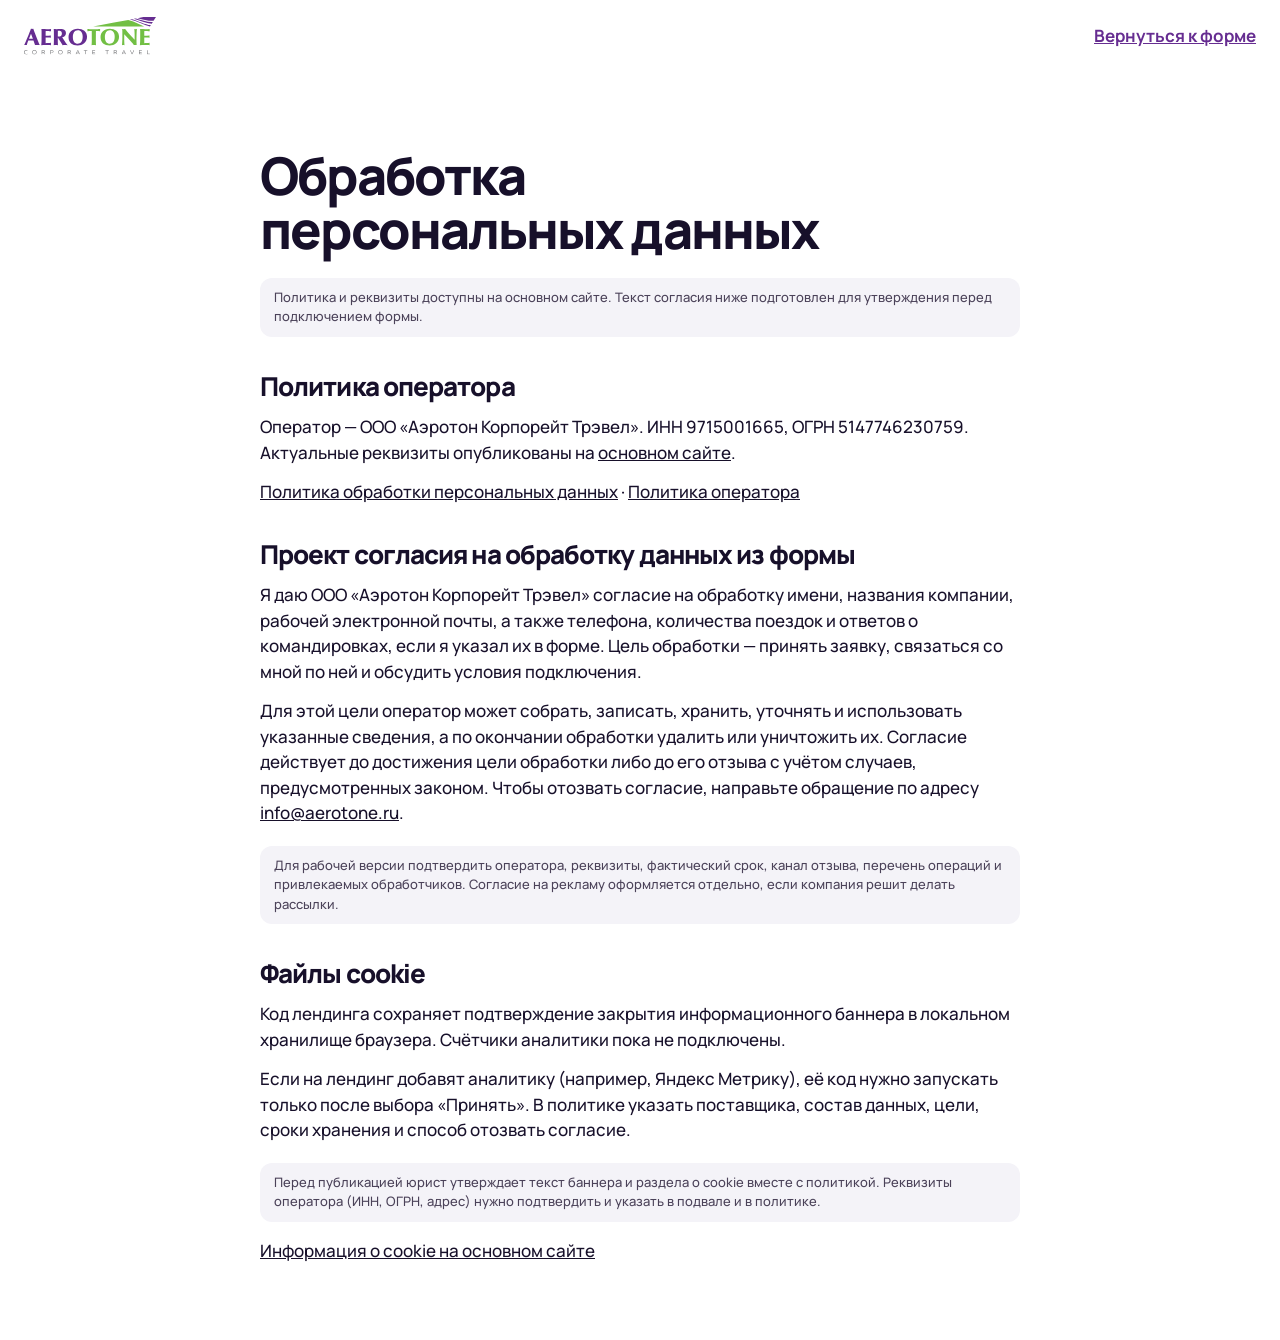
==== commit 7154dfbc: "Уточнить условия Аэротона и подготовить передачу заявок в amoCRM" ====
--- a/privacy.html
+++ b/privacy.html
@@ -11,20 +11,16 @@
   <header class="top"><div class="wrap top-in"><a class="brand" href="index.html"><img src="assets/logo.svg" width="160" height="47" alt="Аэротон"></a><a class="textlink" href="index.html#request">Вернуться к форме</a></div></header>
   <main class="wrap section legal">
     <h1>Обработка персональных данных</h1>
-    <p class="preview-note">Материалы для согласования. Форма в макете проверяет заполнение полей. Данные из формы не передаются.</p>
-    <h2 id="policy">Проект политики для лендинга</h2>
-    <p>Оператор — ООО «Аэротон Корпорейт Трэвел». Политика действует на [домен лендинга]. Адрес оператора — 127015, Москва, ул. Большая Новодмитровская, д. 14, стр. 4, этаж/пом./ком. 2/VI/2 (ИНН 9715001665, ОГРН 5147746230759). Обращения по персональным данным принимаются по адресу info@aerotone.ru. На основном сайте для связи указан <a href="mailto:info@aerotone.ru">info@aerotone.ru</a>.</p>
-    <p><strong>Обращения.</strong> Мы получаем имя, название компании и рабочую почту представителей компаний, которые заполняют форму. Эти данные нужны, чтобы принять обращение, ответить на него и обсудить подключение. Для обработки на основании согласия мы используем отдельное согласие в форме. [Оператор подтверждает основание и перечень операций по фактическому процессу.]</p>
-    <p><strong>Хранение и получатели.</strong> Обращения обрабатывают сотрудники, которым нужен доступ для ответа. [Указать способ обработки, CRM и других обработчиков, перечень операций по поручению, сроки и условия прекращения хранения, порядок удаления и фактические сведения о трансграничной передаче.]</p>
-    <p><strong>Ваши права.</strong> Вы можете запросить сведения об обработке ваших данных, потребовать их уточнения, блокирования или уничтожения в предусмотренных законом случаях и отозвать согласие. Направьте обращение через [утверждённый канал]. Оператор рассматривает его в порядке, установленном законом.</p>
-    <p><strong>Технические данные.</strong> [До публикации описать журналы хостинга и их цели, данные, сроки и основания. При добавлении аналитики указать поставщика, данные, параметры выбора, сроки и порядок изменения настроек.]</p>
-    <p><a href="https://ru.aerotone.ru/privacy-policy">Действующая политика основного сайта</a></p>
+    <p class="preview-note">Политика и реквизиты доступны на основном сайте. Текст согласия ниже подготовлен для утверждения перед подключением формы.</p>
+    <h2 id="policy">Политика оператора</h2>
+    <p>Оператор — ООО «Аэротон Корпорейт Трэвел». ИНН 9715001665, ОГРН 5147746230759. Актуальные реквизиты опубликованы на <a href="https://ru.aerotone.ru/company/requisites">основном сайте</a>.</p>
+    <p><a href="https://ru.aerotone.ru/privacy-policy">Политика обработки персональных данных</a> · <a href="https://ru.aerotone.ru/licenses_detail">Политика оператора</a></p>
     <h2 id="consent">Проект согласия на обработку данных из формы</h2>
-    <p>Я даю ООО «Аэротон Корпорейт Трэвел» согласие на обработку имени, названия компании и рабочей электронной почты, которые указываю в форме. Цель обработки — принять заявку, связаться со мной по ней и обсудить условия подключения.</p>
+    <p>Я даю ООО «Аэротон Корпорейт Трэвел» согласие на обработку имени, названия компании, рабочей электронной почты, а также телефона, количества поездок и ответов о командировках, если я указал их в форме. Цель обработки — принять заявку, связаться со мной по ней и обсудить условия подключения.</p>
     <p>Для этой цели оператор может собрать, записать, хранить, уточнять и использовать указанные сведения, а по окончании обработки удалить или уничтожить их. Согласие действует до достижения цели обработки либо до его отзыва с учётом случаев, предусмотренных законом. Чтобы отозвать согласие, направьте обращение по адресу <a href="mailto:info@aerotone.ru">info@aerotone.ru</a>.</p>
     <p class="preview-note">Для рабочей версии подтвердить оператора, реквизиты, фактический срок, канал отзыва, перечень операций и привлекаемых обработчиков. Согласие на рекламу оформляется отдельно, если компания решит делать рассылки.</p>
     <h2 id="cookies">Файлы cookie</h2>
-    <p>Сейчас макет не устанавливает cookie и не подключает счётчики. Выбор посетителя в баннере («Принять» или «Только необходимые») сохраняется только в его браузере, в локальном хранилище, чтобы баннер не появлялся повторно.</p>
+    <p>Код лендинга сохраняет подтверждение закрытия информационного баннера в локальном хранилище браузера. Счётчики аналитики пока не подключены.</p>
     <p>Если на лендинг добавят аналитику (например, Яндекс Метрику), её код нужно запускать только после выбора «Принять». В политике указать поставщика, состав данных, цели, сроки хранения и способ отозвать согласие.</p>
     <p class="preview-note">Перед публикацией юрист утверждает текст баннера и раздела о cookie вместе с политикой. Реквизиты оператора (ИНН, ОГРН, адрес) нужно подтвердить и указать в подвале и в политике.</p>
     <p><a href="https://ru.aerotone.ru/cookie_consent">Информация о cookie на основном сайте</a></p>
--- a/styles.css
+++ b/styles.css
@@ -744,3 +744,19 @@
 
 .c-e p { margin-bottom: 28px; }
 .c-e .ill-rules { margin-top: auto; }
+
+/* Client-confirmed services and contact alternatives. */
+.extra-grid { display: grid; grid-template-columns: repeat(4, minmax(0, 1fr)); gap: 14px; }
+.extra-grid article { border-radius: 16px; padding: 20px; background: #f5f1f8; }
+.extra-grid h3 { font-size: 20px; }
+.extra-grid p { margin: 8px 0 0; font-size: 15px; }
+.sales-contacts { display: flex; flex-wrap: wrap; justify-content: center; gap: 8px; }
+.lead-availability { font-size: 14px; margin: 0 0 14px; }
+fieldset:disabled { opacity: .65; }
+@media (max-width: 800px) { .extra-grid { grid-template-columns: repeat(2, minmax(0, 1fr)); } }
+@media (max-width: 480px) {
+  .extra-grid { gap: 8px; }
+  .extra-grid article { padding: 12px; }
+  .extra-grid h3 { font-size: 16px; }
+  .extra-grid p { font-size: 13px; }
+}
